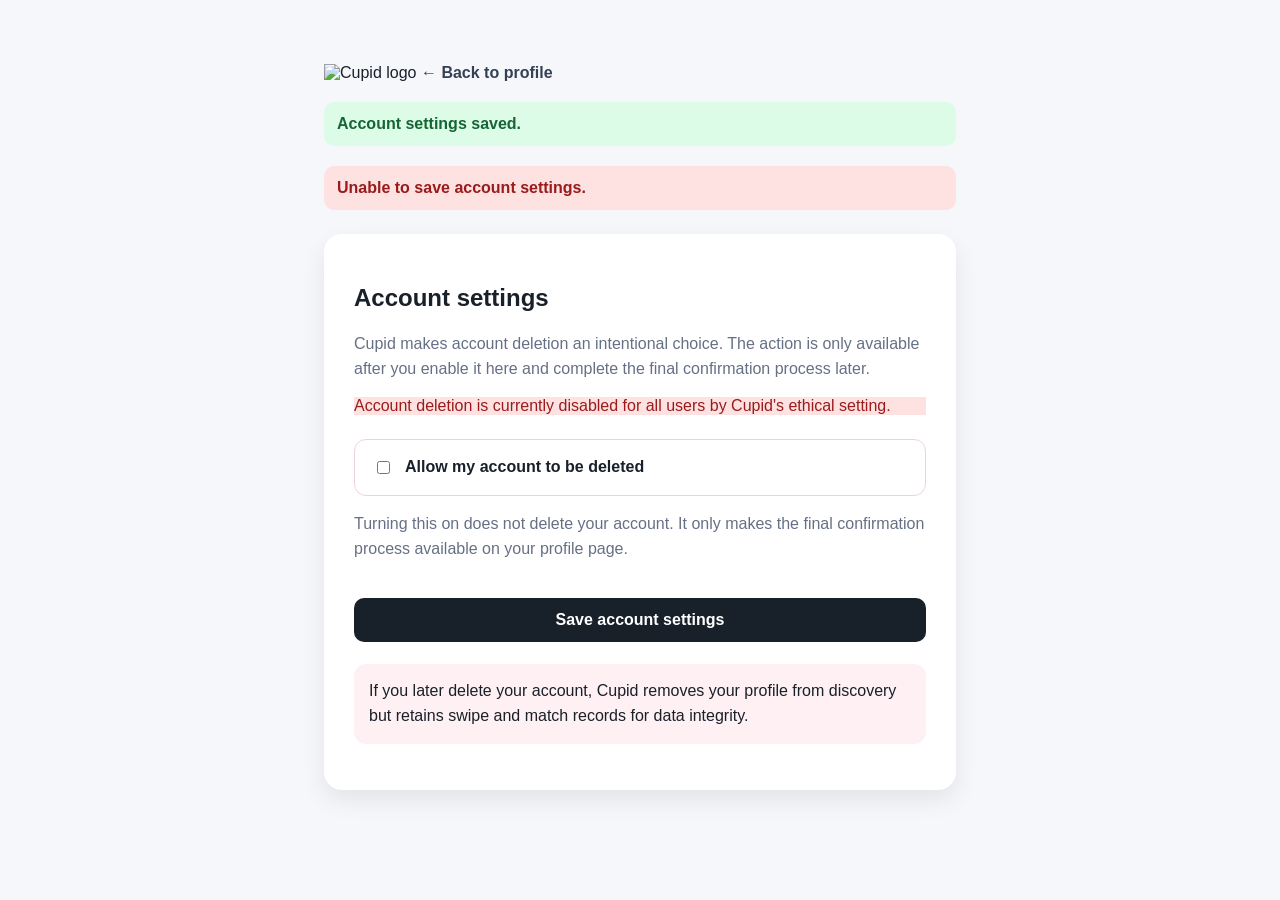
==== src/main/resources/templates/account-settings.html @ 655b3d4b "feat: complete profile lifecycle, account deletion safeguards, and Cupid UI refresh" ====
<!DOCTYPE html>
<html lang="en" xmlns:th="http://www.thymeleaf.org">
<head>
    <meta charset="UTF-8">
    <meta name="viewport" content="width=device-width, initial-scale=1">
    <title>Account settings | Cupid</title>
    <style>
        * { box-sizing: border-box; }
        body {
            margin: 0;
            font-family: Arial, sans-serif;
            background: #f6f7fb;
            color: #18202a;
        }
        main {
            max-width: 680px;
            margin: 40px auto;
            padding: 24px;
        }
        .back-link {
            color: #344054;
            font-weight: 700;
            text-decoration: none;
        }
        .card {
            margin-top: 24px;
            padding: 30px;
            background: #ffffff;
            border-radius: 18px;
            box-shadow: 0 10px 25px rgba(0, 0, 0, 0.08);
        }
        .setting-option {
            display: flex;
            gap: 12px;
            align-items: flex-start;
            margin: 24px 0 10px;
            padding: 18px;
            border: 1px solid #efd3da;
            border-radius: 12px;
            font-weight: 700;
        }
        .setting-option input {
            width: auto;
            margin-top: 3px;
        }
        .hint, .safety-note { line-height: 1.55; }
        .hint { color: #667085; }
        .safety-note {
            margin-top: 22px;
            padding: 15px;
            border-radius: 12px;
            background: #fff1f3;
        }
        .message {
            margin-top: 20px;
            padding: 13px;
            border-radius: 10px;
            font-weight: 700;
        }
        .success-message { background: #dcfce7; color: #166534; }
        .error-message { background: #fee2e2; color: #991b1b; }
        .save-button {
            width: 100%;
            margin-top: 20px;
            padding: 13px;
            border: 0;
            border-radius: 10px;
            background: #18202a;
            color: #ffffff;
            font: inherit;
            font-weight: 700;
            cursor: pointer;
        }
    </style>
    <link rel="stylesheet" th:href="@{/css/cupid.css}">
</head>
<body class="settings-page">
<main>
    <nav class="standalone-navigation" aria-label="Profile navigation">
        <a class="brand-logo" th:href="@{/}" aria-label="Cupid home">
            <img th:src="@{/images/cupid-logo.png}" alt="Cupid logo">
        </a>
        <a
                class="back-link"
                th:href="@{/profiles/{profileId}(profileId=${profile.id})}"
        >
            ← Back to profile
        </a>
    </nav>

    <p
            class="message success-message"
            th:if="${successMessage}"
            th:text="${successMessage}"
    >
        Account settings saved.
    </p>
    <p
            class="message error-message"
            th:if="${errorMessage}"
            th:text="${errorMessage}"
    >
        Unable to save account settings.
    </p>

    <section class="card">
        <h1>Account settings</h1>
        <p class="hint">
            Cupid makes account deletion an intentional choice. The action is
            only available after you enable it here and complete the final
            confirmation process later.
        </p>

        <p class="error-message" th:unless="${globalAccountDeletionEnabled}">
            Account deletion is currently disabled for all users by Cupid's
            ethical setting.
        </p>

        <form
                th:action="@{/profiles/{profileId}/settings(profileId=${profile.id})}"
                method="post"
        >
            <label class="setting-option" for="accountDeactivationEnabled">
                <input
                        id="accountDeactivationEnabled"
                        type="checkbox"
                        name="accountDeactivationEnabled"
                        value="true"
                        th:checked="${profile.accountDeactivationEnabled}"
                        th:disabled="${!globalAccountDeletionEnabled}"
                >
                <span>Allow my account to be deleted</span>
            </label>

            <p class="hint">
                Turning this on does not delete your account. It only makes the
                final confirmation process available on your profile page.
            </p>

            <button
                    class="save-button"
                    type="submit"
                    th:disabled="${!globalAccountDeletionEnabled}"
            >Save account settings</button>
        </form>

        <p class="safety-note">
            If you later delete your account, Cupid removes your profile
            from discovery but retains swipe and match records for data
            integrity.
        </p>
    </section>
</main>
</body>
</html>
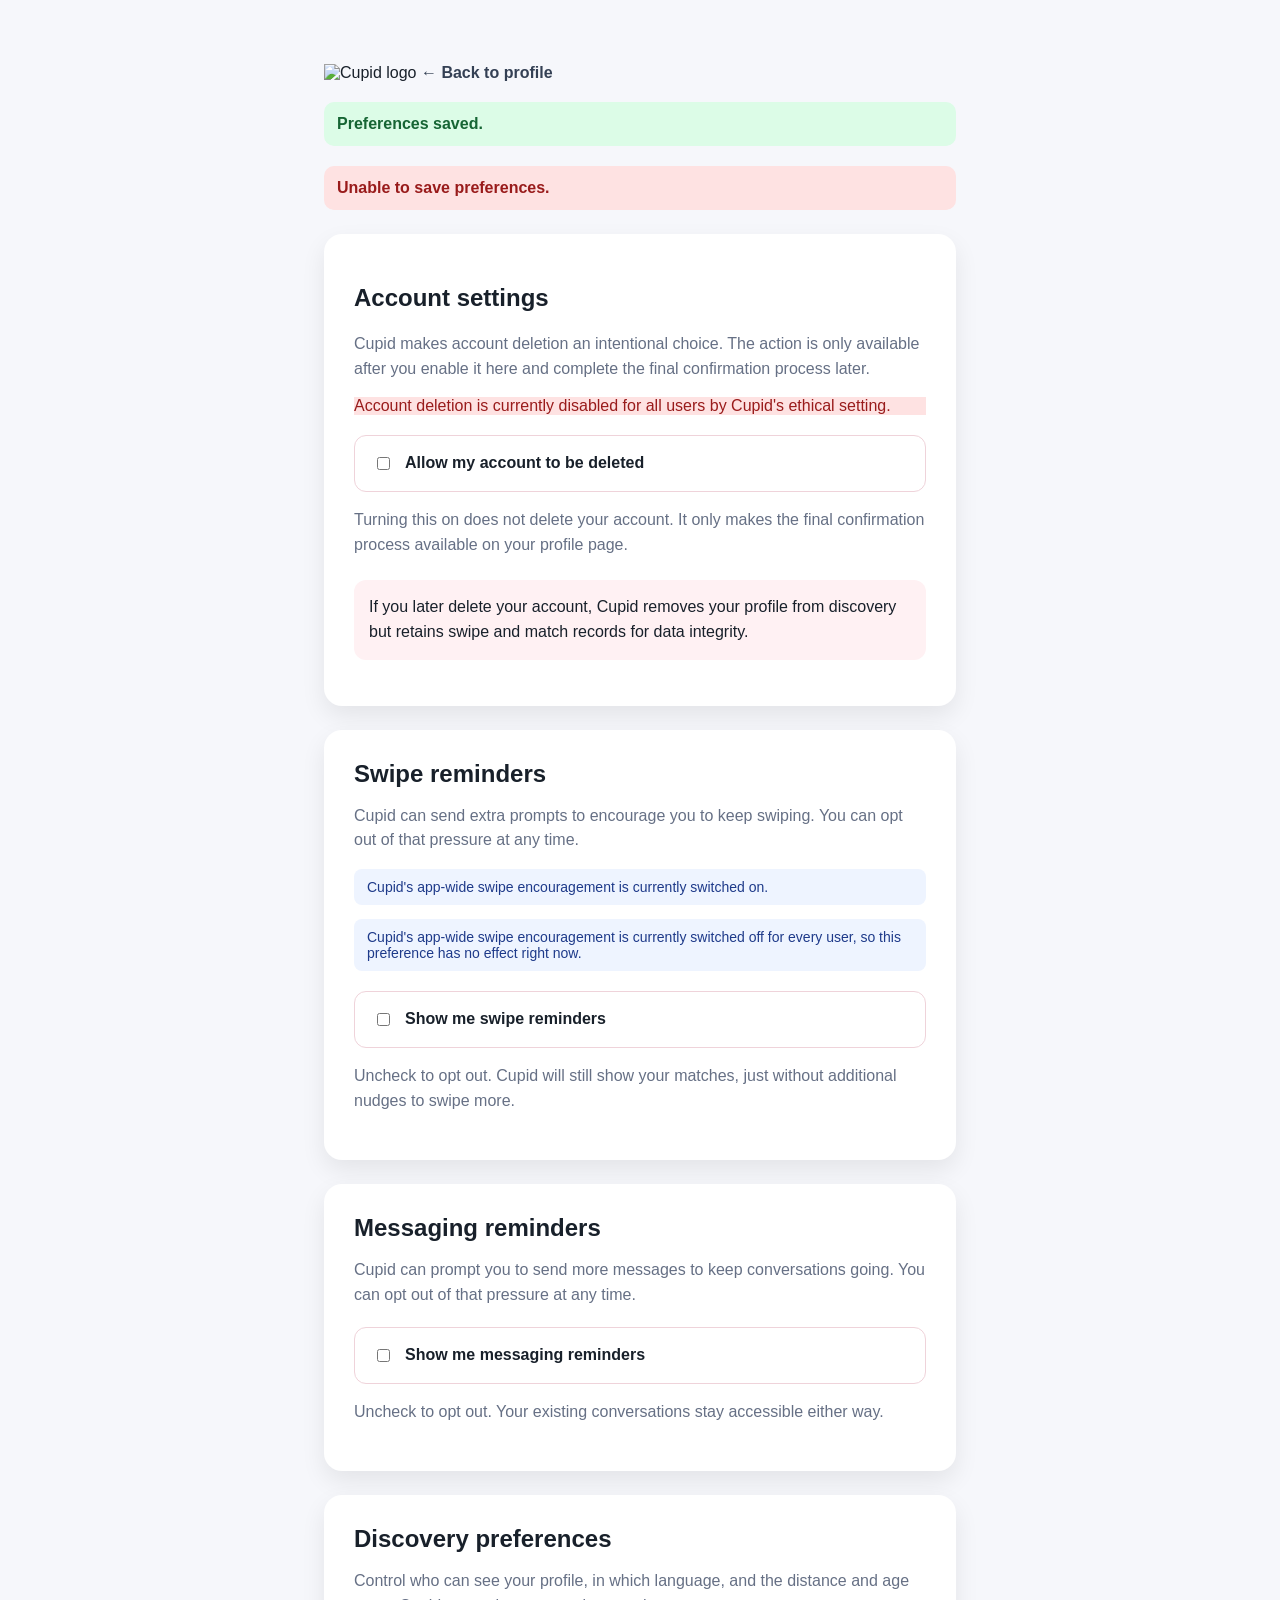
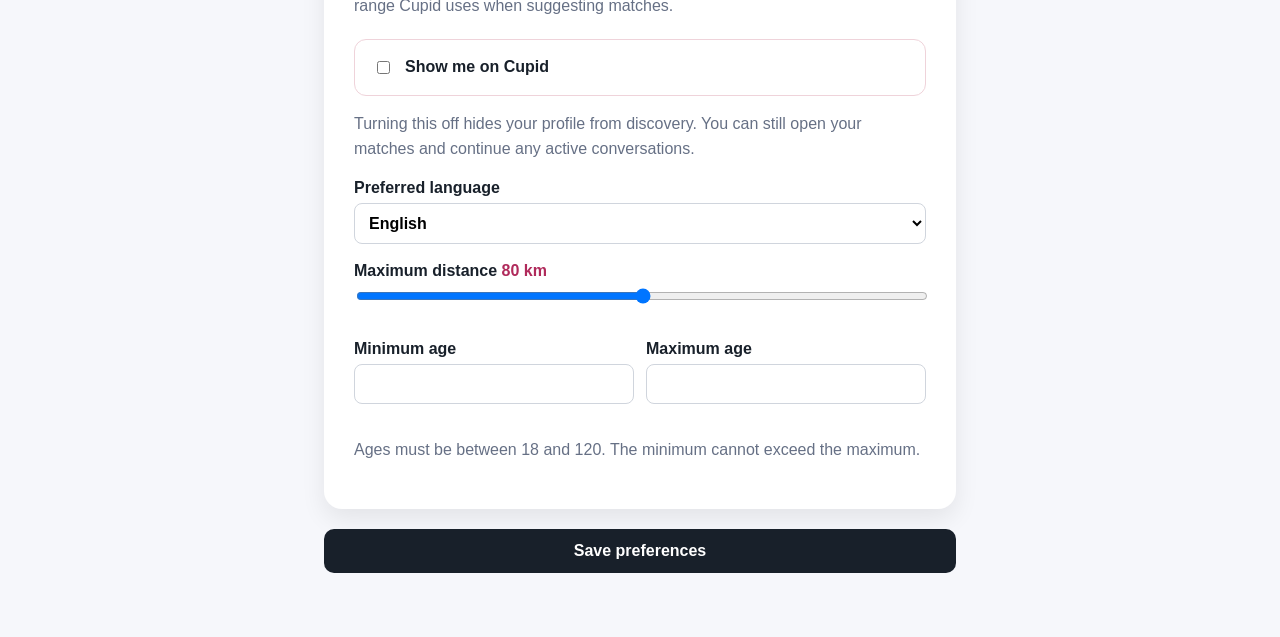
==== commit 04893927: "eat: shared settings and preferences UI Extends Allaine's Account Settings page  Ethics (FR_Swipe_Mo" ====
--- a/src/main/resources/templates/account-settings.html
+++ b/src/main/resources/templates/account-settings.html
@@ -29,17 +29,21 @@
             border-radius: 18px;
             box-shadow: 0 10px 25px rgba(0, 0, 0, 0.08);
         }
+        .card h2 {
+            margin-top: 0;
+            margin-bottom: 6px;
+        }
         .setting-option {
             display: flex;
             gap: 12px;
             align-items: flex-start;
-            margin: 24px 0 10px;
+            margin: 20px 0 10px;
             padding: 18px;
             border: 1px solid #efd3da;
             border-radius: 12px;
             font-weight: 700;
         }
-        .setting-option input {
+        .setting-option input[type="checkbox"] {
             width: auto;
             margin-top: 3px;
         }
@@ -59,6 +63,14 @@
         }
         .success-message { background: #dcfce7; color: #166534; }
         .error-message { background: #fee2e2; color: #991b1b; }
+        .info-message {
+            background: #eef4ff;
+            color: #1e3a8a;
+            margin-top: 12px;
+            padding: 10px 13px;
+            border-radius: 8px;
+            font-size: 14px;
+        }
         .save-button {
             width: 100%;
             margin-top: 20px;
@@ -70,6 +82,38 @@
             font: inherit;
             font-weight: 700;
             cursor: pointer;
+        }
+        .preference-field {
+            display: block;
+            margin: 18px 0;
+            font-weight: 700;
+        }
+        .preference-field input[type="number"],
+        .preference-field select {
+            display: block;
+            width: 100%;
+            margin-top: 6px;
+            padding: 10px;
+            border-radius: 8px;
+            border: 1px solid #d0d5dd;
+            font: inherit;
+            background: #ffffff;
+        }
+        .preference-field input[type="range"] {
+            display: block;
+            width: 100%;
+            margin-top: 8px;
+        }
+        .range-value {
+            font-weight: 700;
+            color: #b02a5b;
+        }
+        .age-range-row {
+            display: flex;
+            gap: 12px;
+        }
+        .age-range-row .preference-field {
+            flex: 1;
         }
     </style>
     <link rel="stylesheet" th:href="@{/css/cupid.css}">
@@ -93,33 +137,33 @@
             th:if="${successMessage}"
             th:text="${successMessage}"
     >
-        Account settings saved.
+        Preferences saved.
     </p>
     <p
             class="message error-message"
             th:if="${errorMessage}"
             th:text="${errorMessage}"
     >
-        Unable to save account settings.
+        Unable to save preferences.
     </p>
 
-    <section class="card">
-        <h1>Account settings</h1>
-        <p class="hint">
-            Cupid makes account deletion an intentional choice. The action is
-            only available after you enable it here and complete the final
-            confirmation process later.
-        </p>
-
-        <p class="error-message" th:unless="${globalAccountDeletionEnabled}">
-            Account deletion is currently disabled for all users by Cupid's
-            ethical setting.
-        </p>
-
-        <form
-                th:action="@{/profiles/{profileId}/settings(profileId=${profile.id})}"
-                method="post"
-        >
+    <form
+            th:action="@{/profiles/{profileId}/settings(profileId=${profile.id})}"
+            method="post"
+    >
+        <section class="card">
+            <h1>Account settings</h1>
+            <p class="hint">
+                Cupid makes account deletion an intentional choice. The action
+                is only available after you enable it here and complete the
+                final confirmation process later.
+            </p>
+
+            <p class="error-message" th:unless="${globalAccountDeletionEnabled}">
+                Account deletion is currently disabled for all users by Cupid's
+                ethical setting.
+            </p>
+
             <label class="setting-option" for="accountDeactivationEnabled">
                 <input
                         id="accountDeactivationEnabled"
@@ -137,19 +181,154 @@
                 final confirmation process available on your profile page.
             </p>
 
-            <button
-                    class="save-button"
-                    type="submit"
-                    th:disabled="${!globalAccountDeletionEnabled}"
-            >Save account settings</button>
-        </form>
-
-        <p class="safety-note">
-            If you later delete your account, Cupid removes your profile
-            from discovery but retains swipe and match records for data
-            integrity.
-        </p>
-    </section>
+            <p class="safety-note">
+                If you later delete your account, Cupid removes your profile
+                from discovery but retains swipe and match records for data
+                integrity.
+            </p>
+        </section>
+
+        <section class="card">
+            <h2>Swipe reminders</h2>
+            <p class="hint">
+                Cupid can send extra prompts to encourage you to keep swiping.
+                You can opt out of that pressure at any time.
+            </p>
+
+            <p class="info-message" th:if="${globalSwipeEncouragementEnabled}">
+                Cupid's app-wide swipe encouragement is currently switched on.
+            </p>
+            <p class="info-message" th:unless="${globalSwipeEncouragementEnabled}">
+                Cupid's app-wide swipe encouragement is currently switched off
+                for every user, so this preference has no effect right now.
+            </p>
+
+            <label class="setting-option" for="swipeEncouragementEnabled">
+                <input
+                        id="swipeEncouragementEnabled"
+                        type="checkbox"
+                        name="swipeEncouragementEnabled"
+                        value="true"
+                        th:checked="${profile.swipeEncouragementEnabled}"
+                >
+                <span>Show me swipe reminders</span>
+            </label>
+
+            <p class="hint">
+                Uncheck to opt out. Cupid will still show your matches, just
+                without additional nudges to swipe more.
+            </p>
+        </section>
+
+        <section class="card">
+            <h2>Messaging reminders</h2>
+            <p class="hint">
+                Cupid can prompt you to send more messages to keep conversations
+                going. You can opt out of that pressure at any time.
+            </p>
+
+            <label class="setting-option" for="messageCoercionEnabled">
+                <input
+                        id="messageCoercionEnabled"
+                        type="checkbox"
+                        name="messageCoercionEnabled"
+                        value="true"
+                        th:checked="${profile.messageCoercionEnabled}"
+                >
+                <span>Show me messaging reminders</span>
+            </label>
+
+            <p class="hint">
+                Uncheck to opt out. Your existing conversations stay accessible
+                either way.
+            </p>
+        </section>
+
+        <section class="card">
+            <h2>Discovery preferences</h2>
+            <p class="hint">
+                Control who can see your profile, in which language, and the
+                distance and age range Cupid uses when suggesting matches.
+            </p>
+
+            <label class="setting-option" for="showMeOnCupid">
+                <input
+                        id="showMeOnCupid"
+                        type="checkbox"
+                        name="showMeOnCupid"
+                        value="true"
+                        th:checked="${profile.showMeOnCupid}"
+                >
+                <span>Show me on Cupid</span>
+            </label>
+            <p class="hint">
+                Turning this off hides your profile from discovery. You can
+                still open your matches and continue any active conversations.
+            </p>
+
+            <label class="preference-field" for="preferredLanguage">
+                Preferred language
+                <select
+                        id="preferredLanguage"
+                        name="preferredLanguage"
+                >
+                    <option
+                            th:each="language : ${supportedLanguages}"
+                            th:value="${language}"
+                            th:text="${language}"
+                            th:selected="${language == profile.preferredLanguage}"
+                    >English</option>
+                </select>
+            </label>
+
+            <label class="preference-field" for="maxDistanceKm">
+                Maximum distance
+                <span class="range-value" id="maxDistanceKmValue"
+                      th:text="|${profile.maxDistanceKm} km|">80 km</span>
+                <input
+                        id="maxDistanceKm"
+                        type="range"
+                        name="maxDistanceKm"
+                        min="1"
+                        max="500"
+                        step="1"
+                        th:value="${profile.maxDistanceKm}"
+                        oninput="document.getElementById('maxDistanceKmValue').textContent = this.value + ' km';"
+                >
+            </label>
+
+            <div class="age-range-row">
+                <label class="preference-field" for="preferredMinAge">
+                    Minimum age
+                    <input
+                            id="preferredMinAge"
+                            type="number"
+                            name="preferredMinAge"
+                            min="18"
+                            max="120"
+                            th:value="${profile.preferredMinAge}"
+                    >
+                </label>
+                <label class="preference-field" for="preferredMaxAge">
+                    Maximum age
+                    <input
+                            id="preferredMaxAge"
+                            type="number"
+                            name="preferredMaxAge"
+                            min="18"
+                            max="120"
+                            th:value="${profile.preferredMaxAge}"
+                    >
+                </label>
+            </div>
+            <p class="hint">
+                Ages must be between 18 and 120. The minimum cannot exceed the
+                maximum.
+            </p>
+        </section>
+
+        <button class="save-button" type="submit">Save preferences</button>
+    </form>
 </main>
 </body>
 </html>
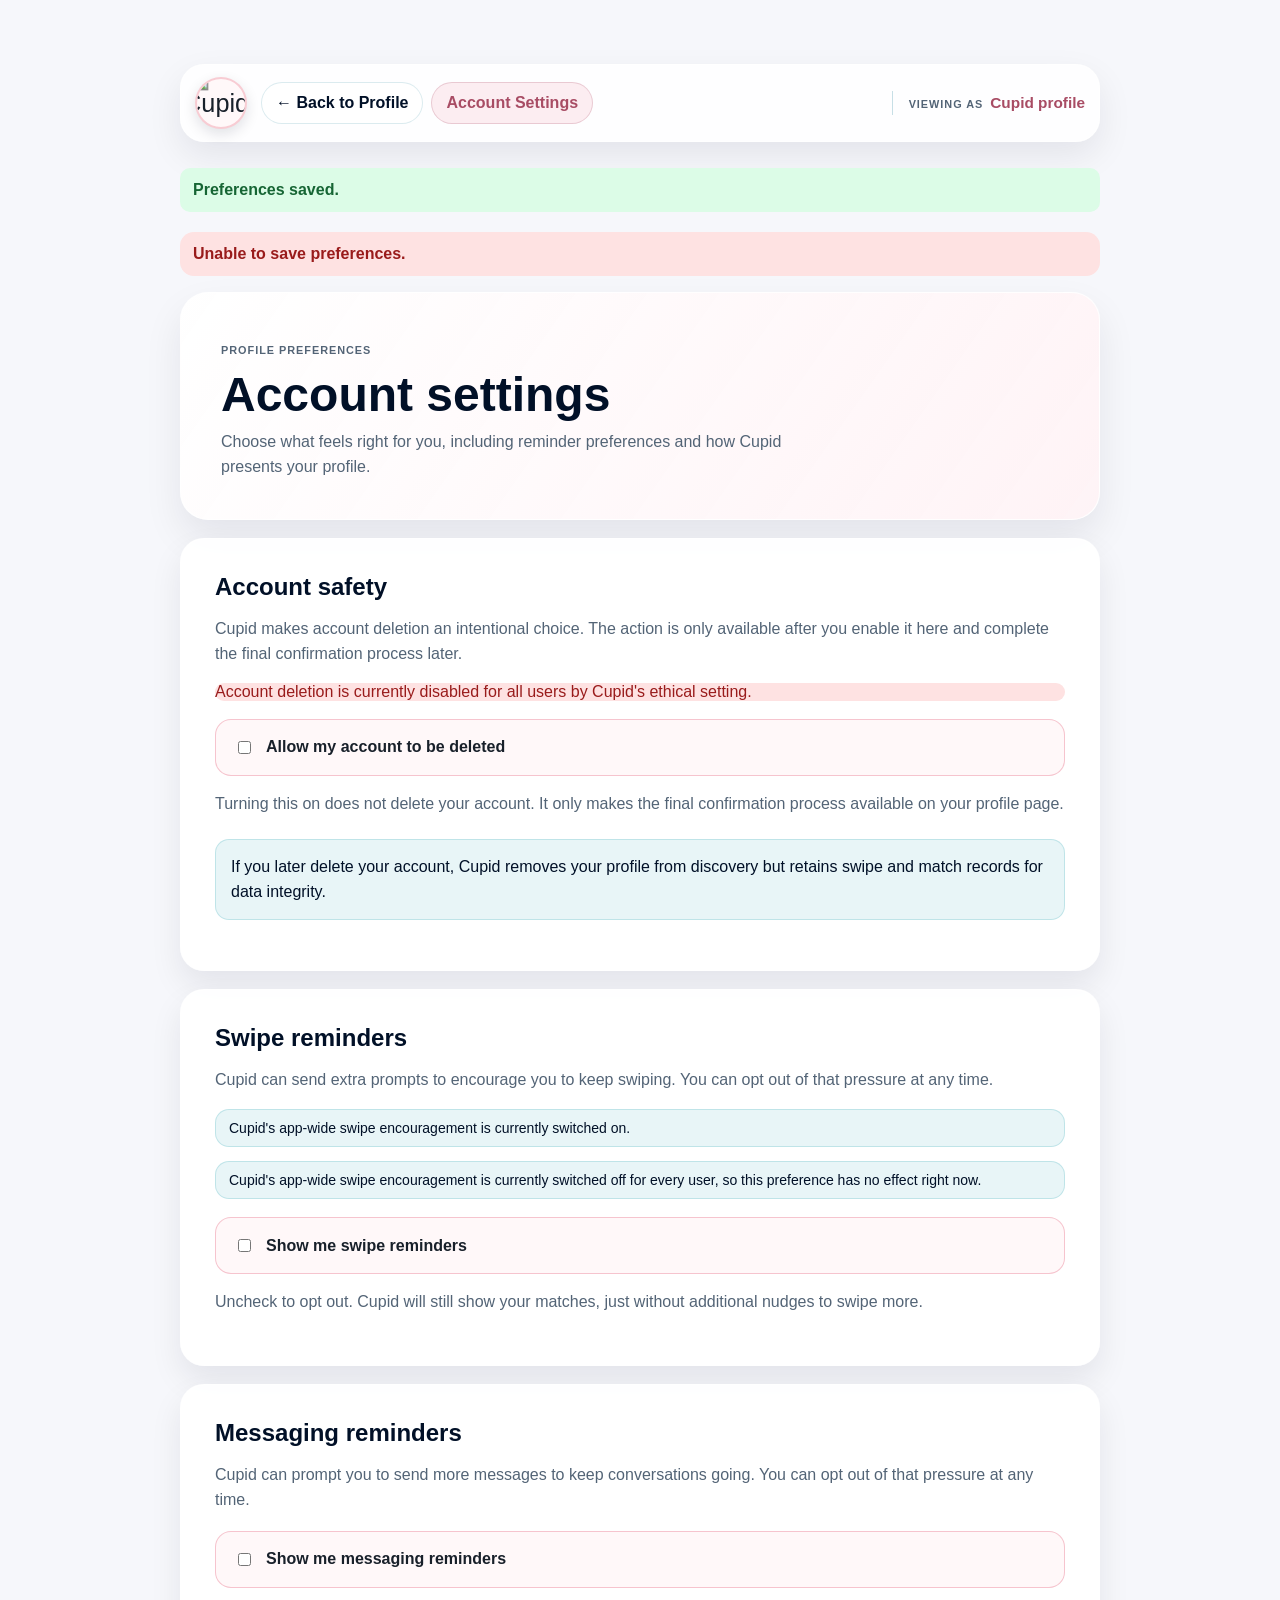
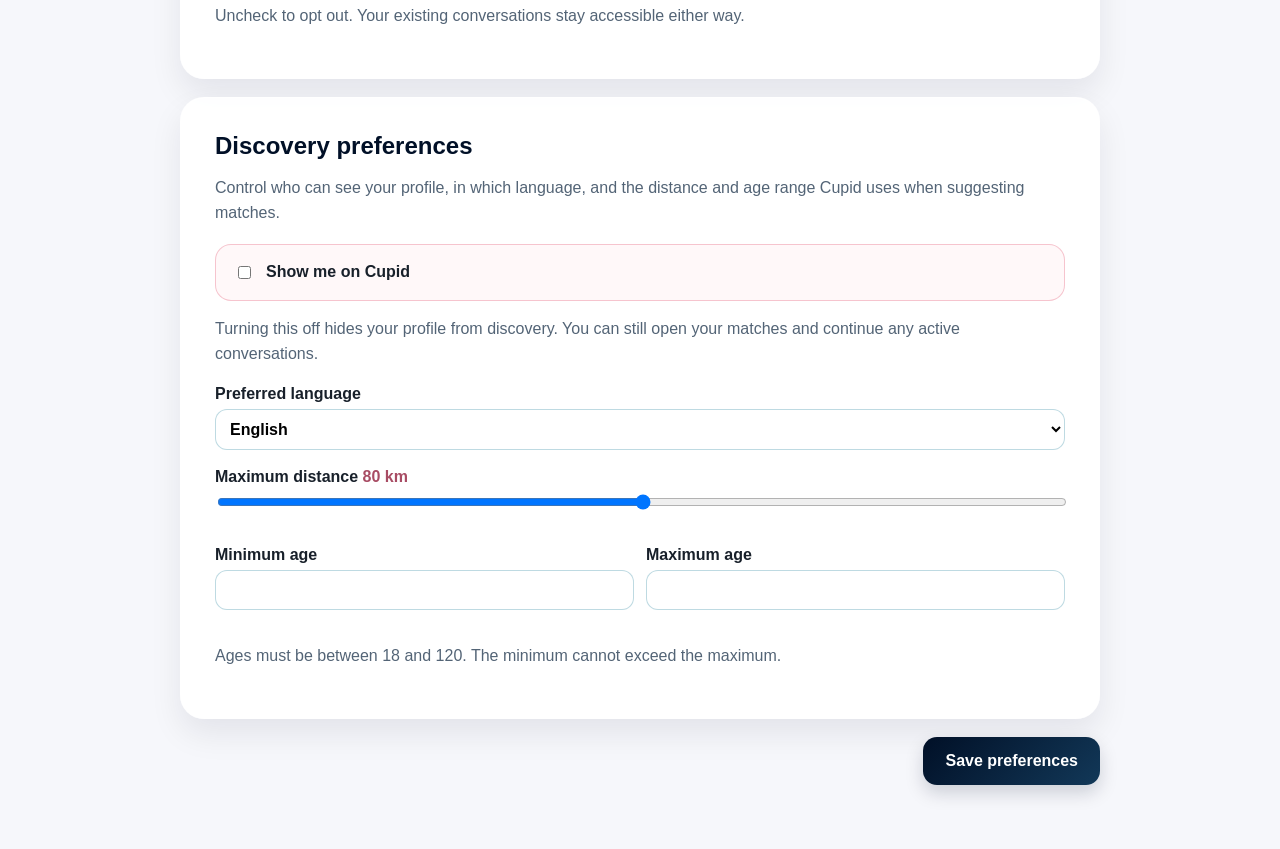
==== commit 24438b29: "style: align account settings with Cupid interface" ====
--- a/src/main/resources/templates/account-settings.html
+++ b/src/main/resources/templates/account-settings.html
@@ -117,19 +117,170 @@
         }
     </style>
     <link rel="stylesheet" th:href="@{/css/cupid.css}">
+    <style>
+        /* Account Settings keeps Tanzim's preference controls, while matching
+           Cupid’s shared profile and messaging visual system. */
+        .settings-page main {
+            width: min(calc(100% - 48px), 920px);
+            max-width: 920px;
+            margin: clamp(28px, 5vw, 64px) auto;
+            padding: 0;
+        }
+        .settings-page .top-navigation {
+            display: flex;
+            align-items: center;
+            gap: 14px;
+            margin-bottom: 26px;
+            padding: 12px 14px;
+            border: 1px solid rgba(255, 255, 255, 0.92);
+            border-radius: 24px;
+            background: rgba(255, 255, 255, 0.82);
+            box-shadow: 0 14px 35px rgba(1, 16, 39, 0.08);
+        }
+        .settings-page .brand-logo {
+            display: inline-flex;
+            flex: 0 0 52px;
+            align-items: center;
+            justify-content: center;
+            width: 52px;
+            height: 52px;
+            overflow: hidden;
+            border: 2px solid rgba(242, 170, 183, 0.56);
+            border-radius: 50%;
+            background: #fff8f9;
+            box-shadow: 0 5px 14px rgba(1, 16, 39, 0.12);
+        }
+        .settings-page .brand-logo img {
+            width: 100%;
+            height: 100%;
+            object-fit: cover;
+            transform: scale(1.58);
+        }
+        .settings-page .navigation-links {
+            display: flex;
+            flex: 1 1 auto;
+            flex-wrap: wrap;
+            gap: 8px;
+        }
+        .settings-page .navigation-link {
+            display: inline-flex;
+            align-items: center;
+            justify-content: center;
+            min-height: 42px;
+            padding: 8px 14px;
+            border: 1px solid rgba(5, 114, 142, 0.14);
+            border-radius: 999px;
+            background: rgba(255, 255, 255, 0.8);
+            color: #011027;
+            font-weight: 800;
+            text-decoration: none;
+            white-space: nowrap;
+        }
+        .settings-page .current-link {
+            border-color: rgba(168, 76, 100, 0.22);
+            background: rgba(242, 170, 183, 0.20);
+            color: #a84c64;
+        }
+        .settings-page .viewer-status {
+            display: inline-flex;
+            flex: 0 0 auto;
+            align-items: baseline;
+            gap: 7px;
+            margin-left: auto;
+            padding: 3px 0 3px 16px;
+            border-left: 1px solid rgba(5, 114, 142, 0.22);
+            color: #536476;
+            font-size: 0.86rem;
+            font-weight: 600;
+            white-space: nowrap;
+        }
+        .settings-page .viewer-status-label,
+        .settings-page .eyebrow {
+            color: #536476;
+            font-size: 0.68rem;
+            font-weight: 800;
+            letter-spacing: 0.09em;
+            text-transform: uppercase;
+        }
+        .settings-page .viewer-status-name { color: #a84c64; font-size: 0.96rem; font-weight: 850; }
+        .settings-page .settings-hero {
+            margin: 0 0 18px;
+            padding: clamp(26px, 5vw, 40px);
+            border: 1px solid rgba(255, 255, 255, 0.94);
+            border-radius: 28px;
+            background: linear-gradient(125deg, rgba(255, 255, 255, 0.96), rgba(255, 242, 245, 0.90));
+            box-shadow: 0 18px 38px rgba(1, 16, 39, 0.08);
+        }
+        .settings-page .settings-hero h1 { margin: 5px 0 8px; color: #011027; font-size: clamp(2.1rem, 5vw, 3rem); }
+        .settings-page .settings-hero p:last-child { max-width: 620px; margin: 0; color: #536476; line-height: 1.55; }
+        .settings-page form { display: grid; gap: 18px; }
+        .settings-page .card {
+            margin: 0;
+            padding: clamp(24px, 4vw, 34px);
+            border: 1px solid rgba(255, 255, 255, 0.95);
+            border-radius: 24px;
+            background: rgba(255, 255, 255, 0.93);
+            box-shadow: 0 15px 32px rgba(1, 16, 39, 0.08);
+        }
+        .settings-page .card h2 { color: #011027; }
+        .settings-page .setting-option {
+            align-items: center;
+            margin: 18px 0 10px;
+            border-color: rgba(242, 170, 183, 0.65);
+            border-radius: 16px;
+            background: #fff8f9;
+        }
+        .settings-page .setting-option input[type="checkbox"] { accent-color: #a84c64; }
+        .settings-page .hint { color: #536476; }
+        .settings-page .safety-note,
+        .settings-page .info-message {
+            border: 1px solid rgba(10, 148, 166, 0.18);
+            border-radius: 14px;
+            background: rgba(10, 148, 166, 0.09);
+            color: #011027;
+        }
+        .settings-page .error-message { border-radius: 14px; }
+        .settings-page .preference-field input[type="number"],
+        .settings-page .preference-field select {
+            border-color: rgba(5, 114, 142, 0.26);
+            border-radius: 12px;
+        }
+        .settings-page .range-value { color: #a84c64; }
+        .settings-page .save-button {
+            width: auto;
+            justify-self: end;
+            min-height: 48px;
+            margin: 0;
+            padding: 12px 22px;
+            border-radius: 14px;
+            background: linear-gradient(135deg, #011027, #123858);
+            box-shadow: 0 8px 18px rgba(1, 16, 39, 0.17);
+        }
+        @media (max-width: 700px) {
+            .settings-page main { width: min(calc(100% - 32px), 920px); margin: 24px auto 48px; }
+            .settings-page .top-navigation { flex-wrap: wrap; padding: 10px; }
+            .settings-page .navigation-links { order: 3; flex: 1 1 100%; flex-wrap: nowrap; overflow-x: auto; }
+            .settings-page .viewer-status { margin-left: auto; padding-left: 10px; }
+            .settings-page .age-range-row { flex-direction: column; gap: 0; }
+            .settings-page .save-button { width: 100%; }
+        }
+    </style>
 </head>
 <body class="settings-page">
 <main>
-    <nav class="standalone-navigation" aria-label="Profile navigation">
+    <nav class="top-navigation" aria-label="Cupid navigation">
         <a class="brand-logo" th:href="@{/}" aria-label="Cupid home">
             <img th:src="@{/images/cupid-logo.png}" alt="Cupid logo">
         </a>
-        <a
-                class="back-link"
-                th:href="@{/profiles/{profileId}(profileId=${profile.id})}"
-        >
-            ← Back to profile
-        </a>
+        <div class="navigation-links">
+            <a class="navigation-link"
+               th:href="@{/profiles/{profileId}(profileId=${profile.id})}">← Back to Profile</a>
+            <span class="navigation-link current-link" aria-current="page">Account Settings</span>
+        </div>
+        <span class="viewer-status">
+            <span class="viewer-status-label">Viewing as</span>
+            <span class="viewer-status-name" th:text="${profile.displayName}">Cupid profile</span>
+        </span>
     </nav>
 
     <p
@@ -147,12 +298,18 @@
         Unable to save preferences.
     </p>
 
+    <header class="settings-hero">
+        <p class="eyebrow">PROFILE PREFERENCES</p>
+        <h1>Account settings</h1>
+        <p>Choose what feels right for you, including reminder preferences and how Cupid presents your profile.</p>
+    </header>
+
     <form
             th:action="@{/profiles/{profileId}/settings(profileId=${profile.id})}"
             method="post"
     >
         <section class="card">
-            <h1>Account settings</h1>
+            <h2>Account safety</h2>
             <p class="hint">
                 Cupid makes account deletion an intentional choice. The action
                 is only available after you enable it here and complete the
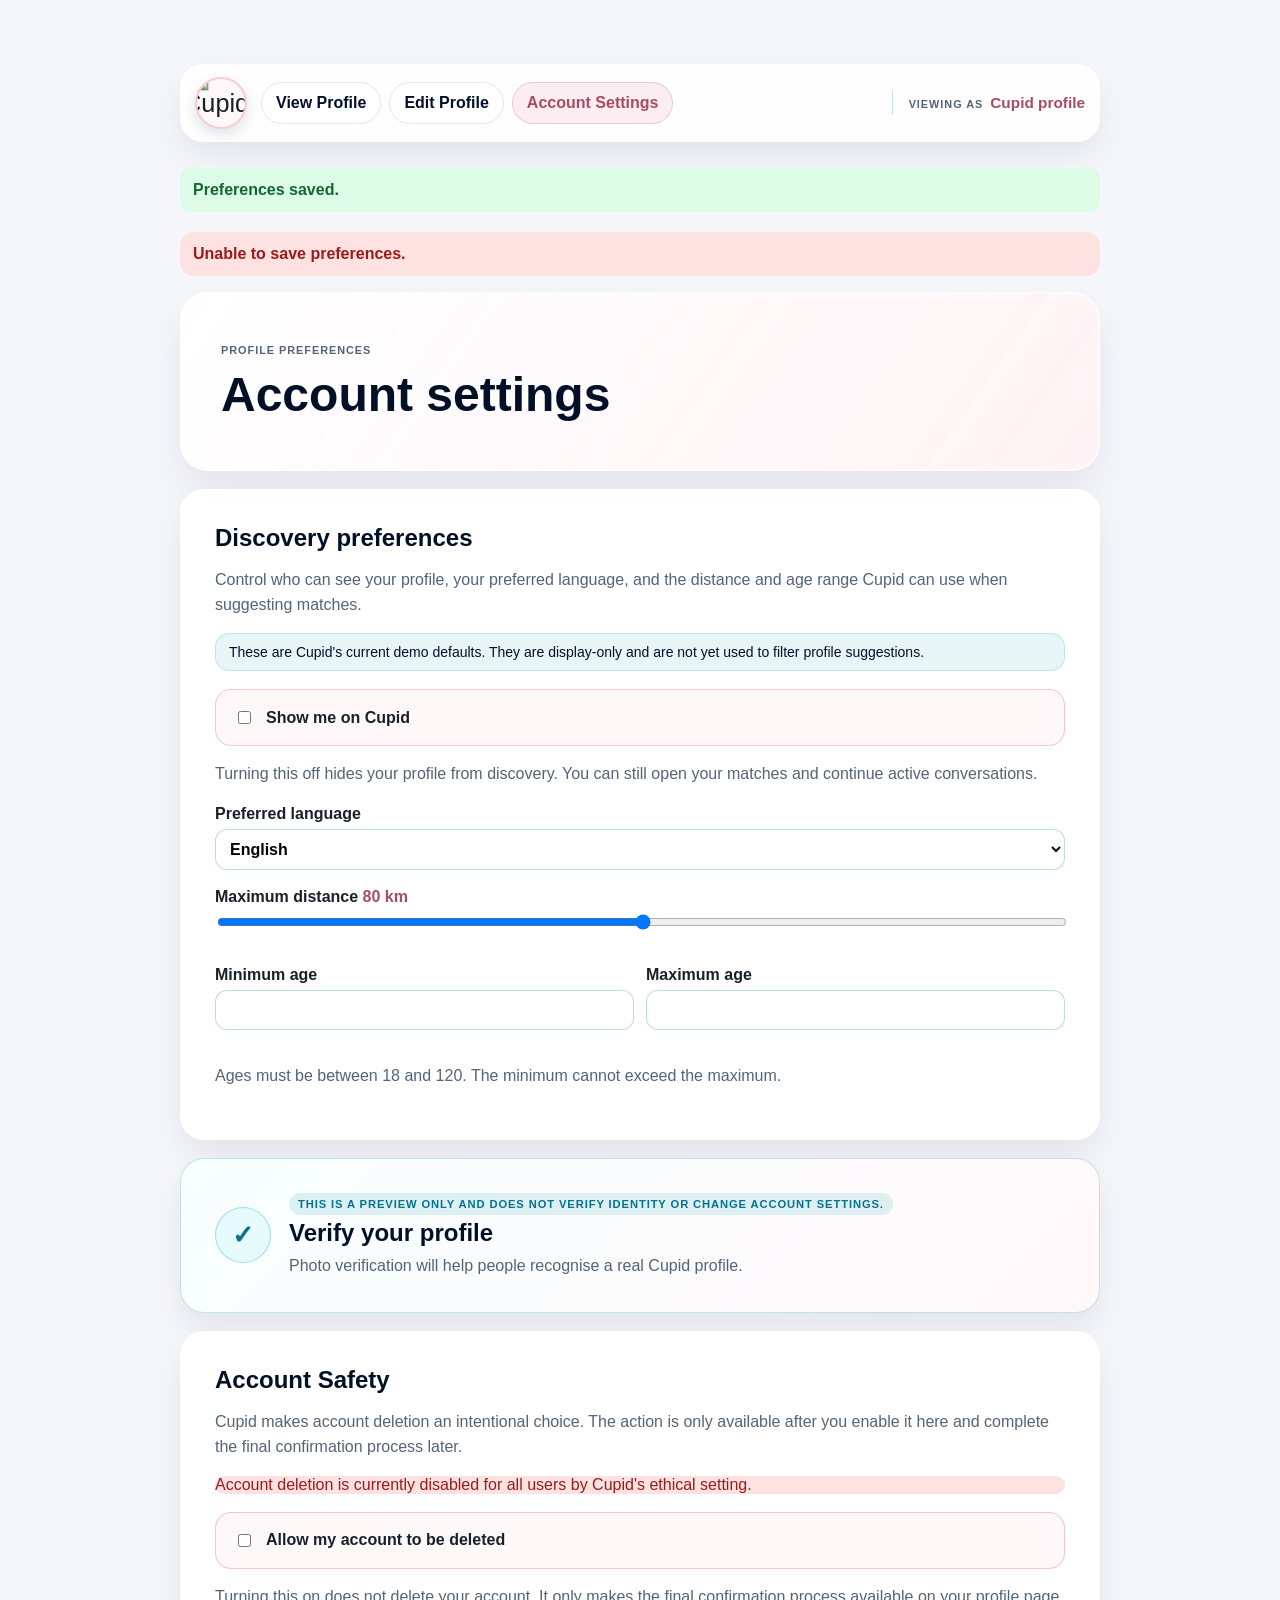
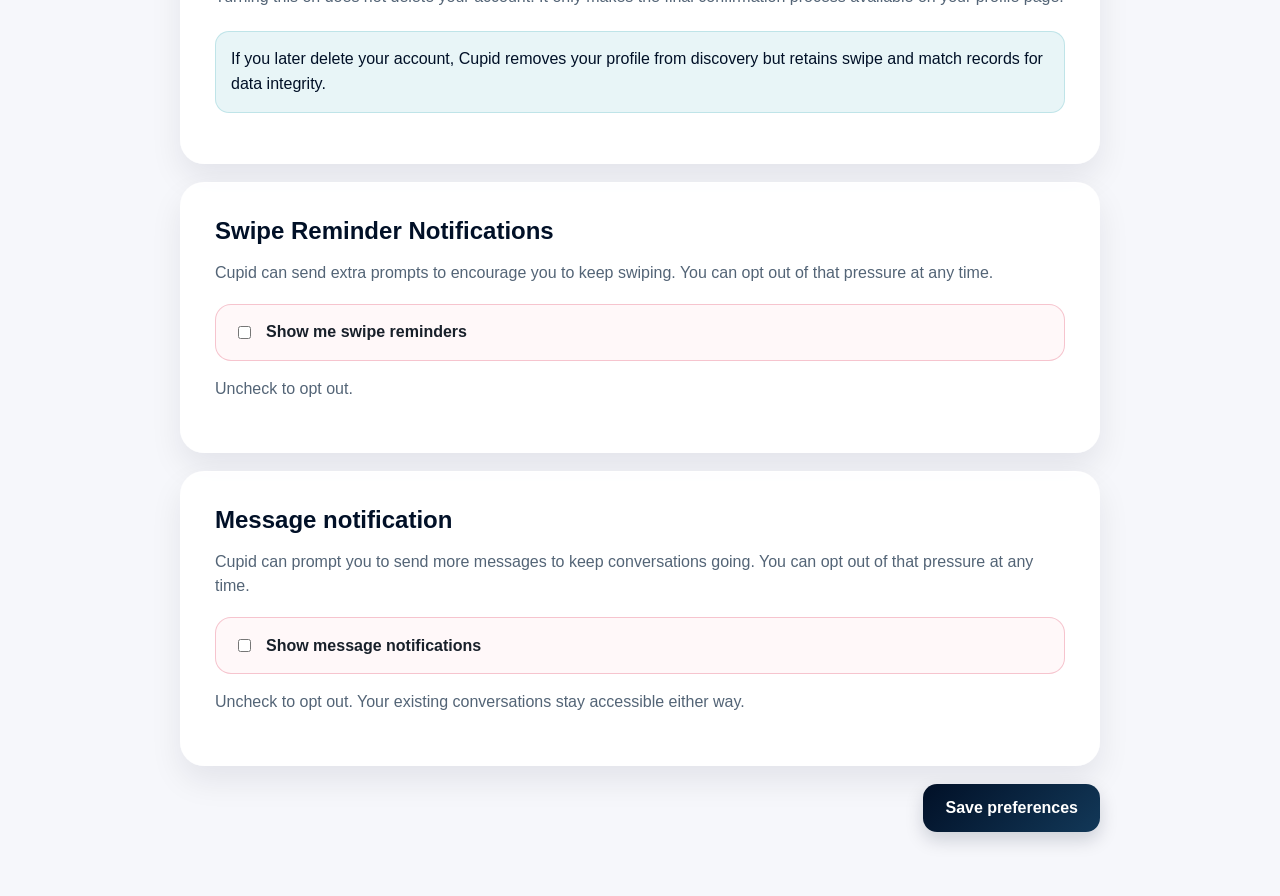
==== commit 827c2dab: "feat: complete UI experience and ethical controls" ====
--- a/src/main/resources/templates/account-settings.html
+++ b/src/main/resources/templates/account-settings.html
@@ -118,8 +118,6 @@
     </style>
     <link rel="stylesheet" th:href="@{/css/cupid.css}">
     <style>
-        /* Account Settings keeps Tanzim's preference controls, while matching
-           Cupid’s shared profile and messaging visual system. */
         .settings-page main {
             width: min(calc(100% - 48px), 920px);
             max-width: 920px;
@@ -246,6 +244,44 @@
             border-radius: 12px;
         }
         .settings-page .range-value { color: #a84c64; }
+        .settings-page .verification-preview {
+            display: flex;
+            align-items: center;
+            gap: 18px;
+            border-color: rgba(10, 148, 166, 0.24);
+            background: linear-gradient(135deg, #f8ffff, #fff8fa);
+        }
+        .settings-page .verification-icon {
+            display: grid;
+            flex: 0 0 56px;
+            width: 56px;
+            height: 56px;
+            place-items: center;
+            border: 1px solid rgba(10, 148, 166, 0.30);
+            border-radius: 50%;
+            background: #e6fbfd;
+            color: #05728e;
+            font-size: 1.65rem;
+            font-weight: 900;
+        }
+        .settings-page .verification-preview h2 { margin: 4px 0 7px; }
+        .settings-page .verification-preview p:last-child {
+            margin: 0;
+            color: #536476;
+            line-height: 1.5;
+        }
+        .settings-page .preview-badge {
+            display: inline-flex;
+            margin: 0;
+            padding: 5px 9px;
+            border-radius: 999px;
+            background: rgba(10, 148, 166, 0.12);
+            color: #05728e;
+            font-size: 0.7rem;
+            font-weight: 800;
+            letter-spacing: 0.08em;
+            text-transform: uppercase;
+        }
         .settings-page .save-button {
             width: auto;
             justify-self: end;
@@ -262,6 +298,7 @@
             .settings-page .navigation-links { order: 3; flex: 1 1 100%; flex-wrap: nowrap; overflow-x: auto; }
             .settings-page .viewer-status { margin-left: auto; padding-left: 10px; }
             .settings-page .age-range-row { flex-direction: column; gap: 0; }
+            .settings-page .verification-preview { align-items: flex-start; }
             .settings-page .save-button { width: 100%; }
         }
     </style>
@@ -274,7 +311,9 @@
         </a>
         <div class="navigation-links">
             <a class="navigation-link"
-               th:href="@{/profiles/{profileId}(profileId=${profile.id})}">← Back to Profile</a>
+               th:href="@{/profiles/{profileId}(profileId=${profile.id})}">View Profile</a>
+            <a class="navigation-link"
+               th:href="@{/profiles/{profileId}/edit(profileId=${profile.id})}">Edit Profile</a>
             <span class="navigation-link current-link" aria-current="page">Account Settings</span>
         </div>
         <span class="viewer-status">
@@ -301,7 +340,6 @@
     <header class="settings-hero">
         <p class="eyebrow">PROFILE PREFERENCES</p>
         <h1>Account settings</h1>
-        <p>Choose what feels right for you, including reminder preferences and how Cupid presents your profile.</p>
     </header>
 
     <form
@@ -309,103 +347,15 @@
             method="post"
     >
         <section class="card">
-            <h2>Account safety</h2>
-            <p class="hint">
-                Cupid makes account deletion an intentional choice. The action
-                is only available after you enable it here and complete the
-                final confirmation process later.
-            </p>
-
-            <p class="error-message" th:unless="${globalAccountDeletionEnabled}">
-                Account deletion is currently disabled for all users by Cupid's
-                ethical setting.
-            </p>
-
-            <label class="setting-option" for="accountDeactivationEnabled">
-                <input
-                        id="accountDeactivationEnabled"
-                        type="checkbox"
-                        name="accountDeactivationEnabled"
-                        value="true"
-                        th:checked="${profile.accountDeactivationEnabled}"
-                        th:disabled="${!globalAccountDeletionEnabled}"
-                >
-                <span>Allow my account to be deleted</span>
-            </label>
-
-            <p class="hint">
-                Turning this on does not delete your account. It only makes the
-                final confirmation process available on your profile page.
-            </p>
-
-            <p class="safety-note">
-                If you later delete your account, Cupid removes your profile
-                from discovery but retains swipe and match records for data
-                integrity.
-            </p>
-        </section>
-
-        <section class="card">
-            <h2>Swipe reminders</h2>
-            <p class="hint">
-                Cupid can send extra prompts to encourage you to keep swiping.
-                You can opt out of that pressure at any time.
-            </p>
-
-            <p class="info-message" th:if="${globalSwipeEncouragementEnabled}">
-                Cupid's app-wide swipe encouragement is currently switched on.
-            </p>
-            <p class="info-message" th:unless="${globalSwipeEncouragementEnabled}">
-                Cupid's app-wide swipe encouragement is currently switched off
-                for every user, so this preference has no effect right now.
-            </p>
-
-            <label class="setting-option" for="swipeEncouragementEnabled">
-                <input
-                        id="swipeEncouragementEnabled"
-                        type="checkbox"
-                        name="swipeEncouragementEnabled"
-                        value="true"
-                        th:checked="${profile.swipeEncouragementEnabled}"
-                >
-                <span>Show me swipe reminders</span>
-            </label>
-
-            <p class="hint">
-                Uncheck to opt out. Cupid will still show your matches, just
-                without additional nudges to swipe more.
-            </p>
-        </section>
-
-        <section class="card">
-            <h2>Messaging reminders</h2>
-            <p class="hint">
-                Cupid can prompt you to send more messages to keep conversations
-                going. You can opt out of that pressure at any time.
-            </p>
-
-            <label class="setting-option" for="messageCoercionEnabled">
-                <input
-                        id="messageCoercionEnabled"
-                        type="checkbox"
-                        name="messageCoercionEnabled"
-                        value="true"
-                        th:checked="${profile.messageCoercionEnabled}"
-                >
-                <span>Show me messaging reminders</span>
-            </label>
-
-            <p class="hint">
-                Uncheck to opt out. Your existing conversations stay accessible
-                either way.
-            </p>
-        </section>
-
-        <section class="card">
             <h2>Discovery preferences</h2>
             <p class="hint">
-                Control who can see your profile, in which language, and the
-                distance and age range Cupid uses when suggesting matches.
+                Control who can see your profile, your preferred language, and
+                the distance and age range Cupid can use when suggesting matches.
+            </p>
+
+            <p class="info-message">
+                These are Cupid's current demo defaults. They are display-only
+                and are not yet used to filter profile suggestions.
             </p>
 
             <label class="setting-option" for="showMeOnCupid">
@@ -418,17 +368,15 @@
                 >
                 <span>Show me on Cupid</span>
             </label>
+
             <p class="hint">
                 Turning this off hides your profile from discovery. You can
-                still open your matches and continue any active conversations.
+                still open your matches and continue active conversations.
             </p>
 
             <label class="preference-field" for="preferredLanguage">
                 Preferred language
-                <select
-                        id="preferredLanguage"
-                        name="preferredLanguage"
-                >
+                <select id="preferredLanguage" name="preferredLanguage">
                     <option
                             th:each="language : ${supportedLanguages}"
                             th:value="${language}"
@@ -440,8 +388,11 @@
 
             <label class="preference-field" for="maxDistanceKm">
                 Maximum distance
-                <span class="range-value" id="maxDistanceKmValue"
-                      th:text="|${profile.maxDistanceKm} km|">80 km</span>
+                <span
+                        id="maxDistanceKmValue"
+                        class="range-value"
+                        th:text="|${profile.maxDistanceKm} km|"
+                >80 km</span>
                 <input
                         id="maxDistanceKm"
                         type="range"
@@ -478,9 +429,105 @@
                     >
                 </label>
             </div>
-            <p class="hint">
-                Ages must be between 18 and 120. The minimum cannot exceed the
-                maximum.
+
+            <p class="hint">
+                Ages must be between 18 and 120. The minimum cannot exceed the maximum.
+            </p>
+        </section>
+
+        <!-- Visual-only trust prompt; it intentionally has no verification workflow yet. -->
+        <section class="card verification-preview" aria-labelledby="verification-title">
+            <div class="verification-icon" aria-hidden="true">✓</div>
+            <div>
+                <p class="preview-badge">This is a preview only and does not verify
+                    identity or change account settings.</p>
+                <h2 id="verification-title">Verify your profile</h2>
+                <p>
+                    Photo verification will help people recognise a real Cupid
+                    profile.
+                </p>
+            </div>
+        </section>
+
+        <section class="card">
+            <h2>Account Safety</h2>
+            <p class="hint">
+                Cupid makes account deletion an intentional choice. The action
+                is only available after you enable it here and complete the
+                final confirmation process later.
+            </p>
+
+            <p class="error-message" th:unless="${globalAccountDeletionEnabled}">
+                Account deletion is currently disabled for all users by Cupid's
+                ethical setting.
+            </p>
+
+            <label class="setting-option" for="accountDeactivationEnabled">
+                <input
+                        id="accountDeactivationEnabled"
+                        type="checkbox"
+                        name="accountDeactivationEnabled"
+                        value="true"
+                        th:checked="${profile.accountDeactivationEnabled}"
+                        th:disabled="${!globalAccountDeletionEnabled}"
+                >
+                <span>Allow my account to be deleted</span>
+            </label>
+
+            <p class="hint">
+                Turning this on does not delete your account. It only makes the
+                final confirmation process available on your profile page.
+            </p>
+
+            <p class="safety-note">
+                If you later delete your account, Cupid removes your profile
+                from discovery but retains swipe and match records for data
+                integrity.
+            </p>
+        </section>
+
+        <section class="card">
+            <h2>Swipe Reminder Notifications</h2>
+            <p class="hint">
+                Cupid can send extra prompts to encourage you to keep swiping.
+                You can opt out of that pressure at any time.
+            </p>
+
+            <label class="setting-option" for="swipeEncouragementEnabled">
+                <input
+                        id="swipeEncouragementEnabled"
+                        type="checkbox"
+                        name="swipeEncouragementEnabled"
+                        value="true"
+                        th:checked="${profile.swipeEncouragementEnabled}"
+                >
+                <span>Show me swipe reminders</span>
+            </label>
+
+            <p class="hint">Uncheck to opt out.</p>
+        </section>
+
+        <section class="card">
+            <h2>Message notification</h2>
+            <p class="hint">
+                Cupid can prompt you to send more messages to keep conversations
+                going. You can opt out of that pressure at any time.
+            </p>
+
+            <label class="setting-option" for="messageCoercionEnabled">
+                <input
+                        id="messageCoercionEnabled"
+                        type="checkbox"
+                        name="messageCoercionEnabled"
+                        value="true"
+                        th:checked="${profile.messageCoercionEnabled}"
+                >
+                <span>Show message notifications</span>
+            </label>
+
+            <p class="hint">
+                Uncheck to opt out. Your existing conversations stay accessible
+                either way.
             </p>
         </section>
 
